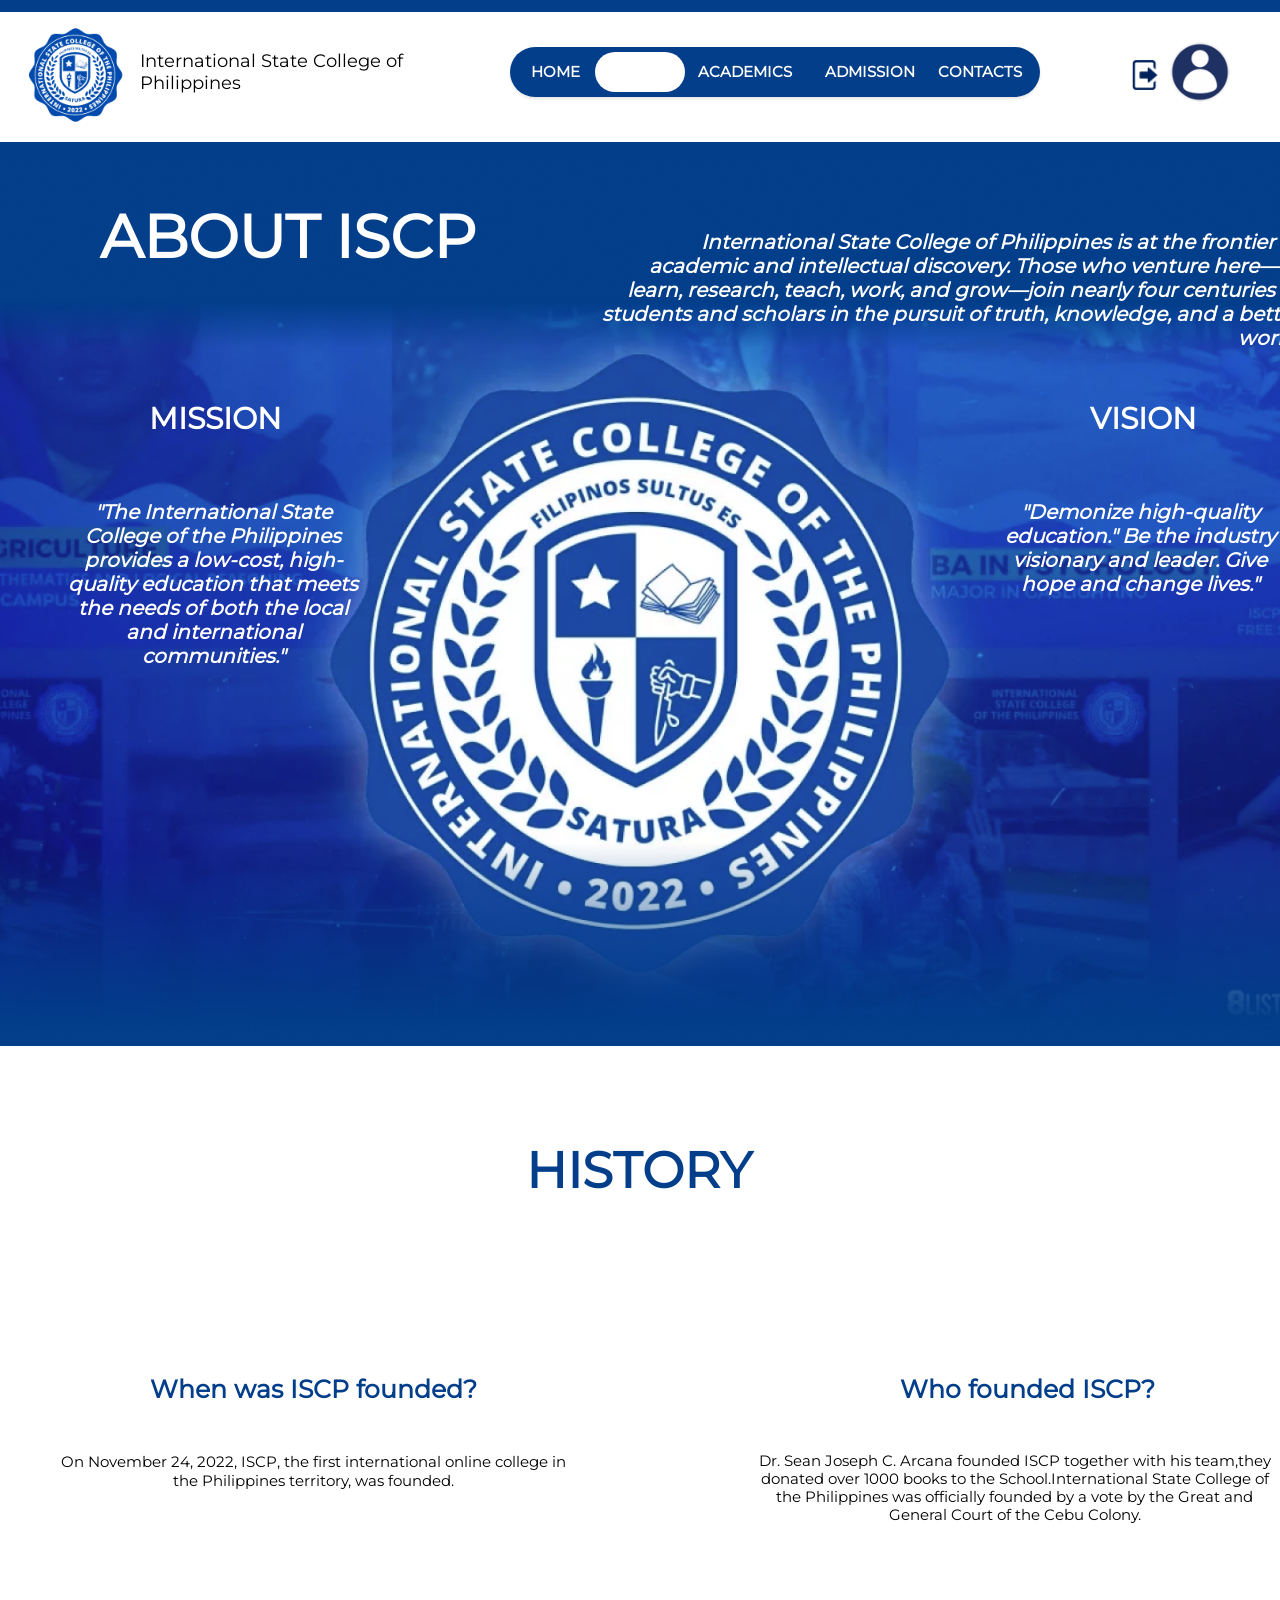
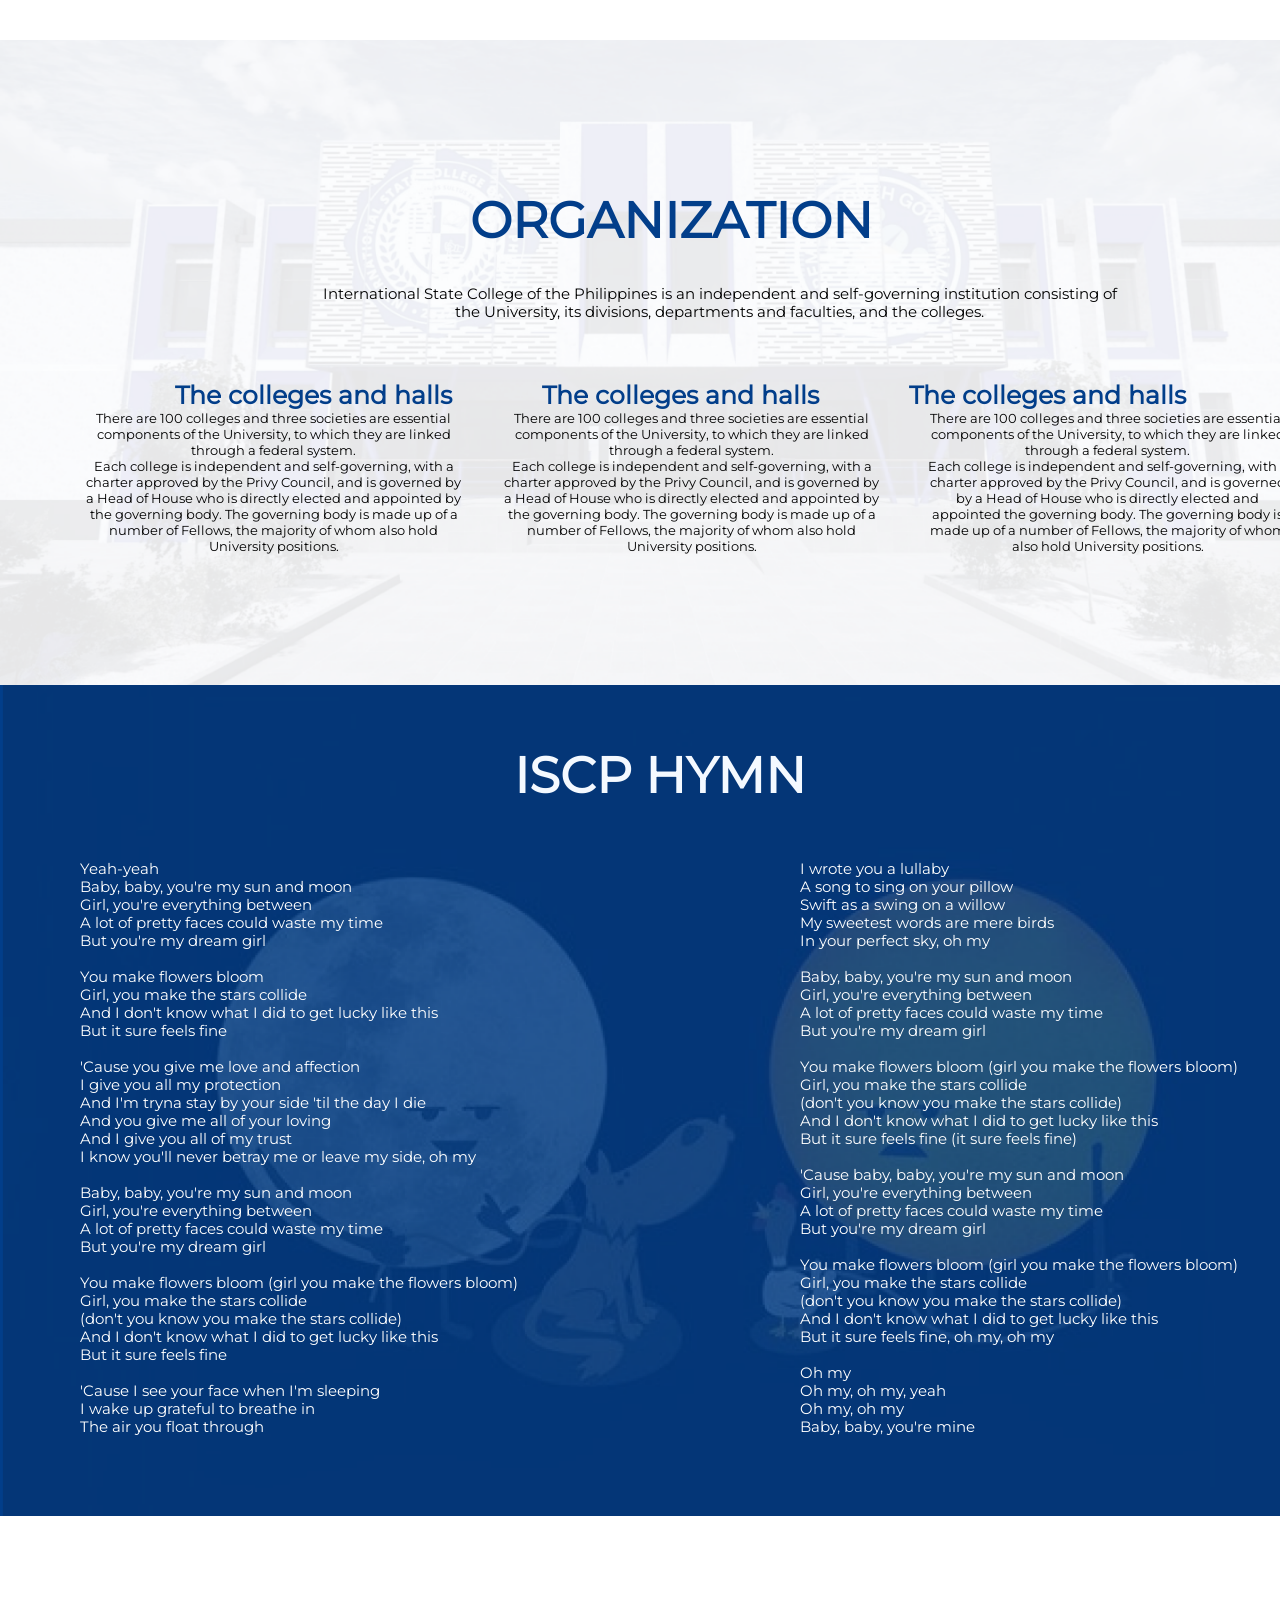
==== GROUP_PROJECT/myAbout.html @ e0a35df1 "Commit 7 : The Homepage & About page Added - About page - Unselectable Text - Animations - Backgroun" ====
<!DOCTYPE html>
<html lang="en">
<head>
    <meta charset="UTF-8">
    <meta http-equiv="X-UA-Compatible" content="IE=edge">
    <meta name="viewport" content="width=device-width, initial-scale=1.0">
    <title>International State College of the Philippines</title>
    <link rel="stylesheet" href="CSS/myAbout.css">
    <link rel="stylesheet" href="CSS/MediaQuery.css">
    <link rel="icon" type="image/x-icon" href="Images/ico/Logo.ico">
</head>
<body>
    <hr class="outline">
    <div class="navigation">
        <section>
        <img src="Images/myHome/Logo.png" alt="" class="logo">
        <p>International State College of <br> Philippines</p>
        <nav>
            <a href="myHome.html" class="homecolor">Home</a>
            <a href="myAbout.html">About</a>
            <a href="">Academics</a>
            <a href="">Admission</a>
            <a href="">Contacts</a>
            <div class="animation start-home"></div>
        </nav>
            <a href="myLogin.html"><img src="Images/myHome/logout-512.png" alt="" class="logout"></a>
            <img src="Images/myHome/User.jpg" alt="" class="userlog">
        </section>
    </div>
        <div class="page">
        <!--OUTLINE-->
        <div class="outline"></div>

         <!--ABOUT-->
         <div class="about">
            <div class="about2">
                <img src="Images/myAbout/AboutISCP.png" alt="">
            </div>
            <h2>ABOUT ISCP</h2>
            <h3>International State College of Philippines is at the frontier of academic and 
                intellectual discovery. Those who venture here—to learn, research, teach, work,
                 and grow—join nearly four centuries of students and scholars in the pursuit of
                 truth, knowledge, and a better world.
            </h3>
            <div class="mission">
                <h4>MISSION</h4>
                <p>"The International State College of the Philippines
                     provides a low-cost, high-quality education that
                      meets the needs of both the local and international
                       communities."</p>
                <h5>VISION</h5>
                <p id="vision">"Demonize high-quality education." Be the industry visionary and leader. 
                    Give hope and change lives."</p>
            </div>
         </div>

         <!--HISTORY-->
         <div class="history">
            <h1>HISTORY</h1>
            <h2>When was ISCP founded?</h2>
            <p>On November 24, 2022, ISCP, the first international online college in the Philippines territory, was founded.</p>
            <h3>Who founded ISCP?</h3>
            <h4>Dr. Sean Joseph C. Arcana founded ISCP together with his team,they donated over 1000 books to the School.International 
                State College of the Philippines was officially founded by a vote by the Great and General Court of the Cebu Colony.</h4>
         </div>

         <!--ORGANIZATION-->
         <div class="orga2">
            <img src="Images/myAbout/Background.png" alt="">
        </div>
         <div class="orga">
            <h1>ORGANIZATION</h1>
            <h2>International State College of the Philippines is an independent and self-governing institution consisting of the University, 
                its divisions, departments and faculties, and the colleges.</h2>
            <div class="orgatitle">
                <h3>The colleges and halls</h3>
                <h4 >The colleges and halls</h4>
                <h5>The colleges and halls</h5>
            </div>
            <div class="orgatextcontain">
                <p class="orgatext">There are 100 colleges and three societies are essential components of the University, to which they are linked through a federal system.
                    <br>
                    Each college is independent and self-governing, with a charter approved by the Privy Council, and is governed by a Head of House who is 
                    directly elected and appointed by the governing body. The governing body is made up of a number of Fellows, the majority of whom also hold University positions.</p>
                <p class="orgatext">There are 100 colleges and three societies are essential components of the University, to which they are linked through a federal system.
                    <br>
                    Each college is independent and self-governing, with a charter approved by the Privy Council, and is governed by a Head of House who is directly elected and appointed 
                    by the governing body. The governing body is made up of a number of Fellows, the majority of whom also hold University positions.</p>

                    <p class="orgatext">There are 100 colleges and three societies are essential components of the University, to which they are linked through a federal system.
                        <br>
                    Each college is independent and self-governing, with a charter approved by the Privy Council, and is governed by a Head of House who is directly elected and appointed
                    the governing body. The governing body is made up of a number of Fellows, the majority of whom also hold University positions.</p>
                </div>
                <!--HYMN-->
                <div class="hymn3">
                    <img src="Images/myAbout/Hymn.png" alt="">
                </div>
                <div class="hymn">
                    <h1>ISCP HYMN</h1>
                    <h2>Yeah-yeah
                        <br>
                        Baby, baby, you're my sun and moon <br>
                        Girl, you're everything between <br>
                        A lot of pretty faces could waste my time <br>
                        But you're my dream girl <br>
                        <br>
                        You make flowers bloom <br>
                        Girl, you make the stars collide <br>
                        And I don't know what I did to get lucky like this <br>
                        But it sure feels fine <br>
                        <br>
                        'Cause you give me love and affection <br>
                        I give you all my protection <br>
                        And I'm tryna stay by your side 'til the day I die <br>
                        And you give me all of your loving <br>
                        And I give you all of my trust <br>
                        I know you'll never betray me or leave my side, oh my <br>
                        <br>
                        Baby, baby, you're my sun and moon <br>
                        Girl, you're everything between <br>
                        A lot of pretty faces could waste my time <br>
                        But you're my dream girl <br>
                         <br>
                        You make flowers bloom (girl you make the flowers bloom) <br>
                        Girl, you make the stars collide 
                        <br>(don't you know you make the stars collide) <br>
                        And I don't know what I did to get lucky like this <br>
                        But it sure feels fine <br>
                        <br>
                        'Cause I see your face when I'm sleeping <br>
                        I wake up grateful to breathe in <br>
                        The air you float through <br>
                        </h2> 
                        <h2 id="hymnh3">  I wrote you a lullaby <br>
                            A song to sing on your pillow <br>
                            Swift as a swing on a willow <br>
                            My sweetest words are mere birds <br>
                            In your perfect sky, oh my <br>
                             <br>
                            Baby, baby, you're my sun and moon <br>
                            Girl, you're everything between <br>
                            A lot of pretty faces could waste my time <br>
                            But you're my dream girl <br>
                            <br>
                            You make flowers bloom (girl you make the flowers bloom) <br>
                            Girl, you make the stars collide 
                            <br>(don't you know you make the stars collide) <br>
                            And I don't know what I did to get lucky like this <br>
                            But it sure feels fine (it sure feels fine) <br>
                            <br>
                            'Cause baby, baby, you're my sun and moon <br>
                            Girl, you're everything between <br>
                            A lot of pretty faces could waste my time <br>
                            But you're my dream girl <br>
                            <br>
                            You make flowers bloom (girl you make the flowers bloom) <br>
                            Girl, you make the stars collide 
                            <br>(don't you know you make the stars collide) <br>
                            And I don't know what I did to get lucky like this <br>
                            But it sure feels fine, oh my, oh my <br>
                            <br>
                            Oh my  <br>
                            Oh my, oh my, yeah <br>
                            Oh my, oh my <br>
                            Baby, baby, you're mine</h2>
                </div> 
         </div>
</body>
</html>
---- GROUP_PROJECT/CSS/myAbout.css ----
@font-face {
    font-family: Montserrat;
    src: url(../Fonts/Montserrat-Regular.ttf);
}

* { 
    box-sizing: border-box;
    padding: 0;
    margin: 0;
    font-family: Montserrat; 
}

html {
    overflow-x: hidden;
}

.outline {
    border-width: 0;
    height: 20px;
    background-color: #023E8A;
}

.navigation {
    margin-top: -8px;
    height: 130px;
    background-color: hsl(0, 0%, 100%);
}

.logo{
    position: absolute;
    top: 25px;
    left: 25px;
    width: 100px;
    height: auto;
}

.navigation p {
    color: black;
    font-size: large;
    font-weight: 300;
    position: absolute;
    top: 50px;
    left: 140px;
}

nav {
    position: absolute;
    margin: 35px auto 0;
    left: 510px;
    width: 530px;
    height: 50px;
    background: #023E8A;
    border-radius: 50px;
    font-size: 0;
    box-shadow: 0 2px 3px 0 rgba(0, 0, 0, .1);
}

/* ANIMATION */

body {
    animation: transitionIn 0.75s;
}


@keyframes transitionIn {
    from {
        opacity: 0;
        transform: translateY(-20px);
    }

    to {
        opacity: 1;
        transform: translateY(0);
    }
}


@keyframes transitionIn2 {
    from {
        opacity: 0.2;
    }

    to {
        opacity: 1;
    }
}

nav a {
    font-size: 15px;
    text-decoration: none;
    text-transform: uppercase;
    color: white;
    line-height: 50px;
    position: relative;
    z-index: 1;
    display: inline-block;
    text-align: center;
    transition: all .5s linear;
}

a:hover {
    color: #023E8A;
}

nav .animation {
    position: absolute;
    margin-top: 5px;
    margin-left: 5px;
    margin-right: -20px;
    height: 80%;
    /* height: 5px; */
    top: 0;
    /* bottom: 0; */
    z-index: 0;
    background: #ffffff;
    border-radius: 55px;
    transition: all .5s ease 0s;
}

nav a:nth-child(1) {
    width: 90px;
    transition: all .5s linear;
}

nav a:nth-child(1):hover~.animation {
    width: 80px;
    left: 0;
}

nav a:nth-child(2) {
    width: 80px;
}

nav .start-home,
a:nth-child(2):hover~.animation {
    width: 90px;
    left: 80px;
}

nav a:nth-child(3) {
    width: 130px;
}

nav a:nth-child(3):hover~.animation {
    width: 135px;
    left: 160px;
}

nav a:nth-child(4) {
    width: 120px;
}

nav a:nth-child(4):hover~.animation {
    width: 120px;
    left: 295px;
}

nav a:nth-child(5) {
    width: 100px;
}

nav a:nth-child(5):hover~.animation {
    width: 110px;
    left: 410px;
}

/* USERLOG */

.userlog {
    position: absolute;
    border-radius: 50px;
    top: 25px;
    right: 0;
    margin-top: 17px;
    margin-right: 50px;
    width: 60px;
    height: auto;
}

.logout {
    filter: invert(9%) sepia(30%) saturate(5280%) hue-rotate(308deg) brightness(62%) contrast(106%);
    position: absolute;
    top: 25px;
    right: 0;
    margin-top: 35px;
    margin-right: 120px;
    width: 30px;
    height: auto;
}

/* CONTENT HERE */

* {
    font-family: 'Montserrat';
    font-weight: 600;
}

html {
    overflow-x: hidden;
}


/*ABOUT*/

.about2 img {
    width: 100%;
}

.about h2 {
    position: absolute;
    width: 425px;
    height: 72px;
    left: 100px;
    top: 200px;
    font-style: normal;
    font-size: 60px;

    color: #FFFFFF;
}

.about h3 {
    position: absolute;
    width: 700px;
    height: 180px;
    left: 600px;
    top: 230px;
    font-style: italic;
    font-size: 20px;
    text-align: right;

    color: #FFFFFF;
}

.about h4 {
    position: absolute;
    width: 136px;
    height: 37px;
    left: 149px;
    top: 400px;
    font-style: normal;
    font-size: 30px;
    color: #FFFFFF;

}

.about h5 {

    position: absolute;
    width: 110px;
    height: 37px;
    left: 1090px;
    top: 400px;
    font-style: normal;
    font-size: 30px;
    color: #FFFFFF;
}

.mission p {
    position: absolute;
    width: 300px;
    height: 248px;
    left: 63px;
    top: 500px;
    font-style: italic;
    font-size: 20px;
    text-align: center;

    color: #FFFFFF;
}

#vision {
    position: absolute;
    width: 300px;
    height: 232px;
    left: 990px;
    top: 500px;
    font-style: italic;
    font-size: 20px;
    text-align: center;
    color: #FFFFFF;
}

/*HISTORY*/
.history {
    display: flex;
    align-items: center;
    justify-content: center;
    background: #FFFFFF;
    width: 100%;
    height: 400x;
}

.history h1 {
    position: absolute;
    width: 229px;
    height: 69.66px;
    top: 1140px;

    font-family: 'Montserrat';
    font-style: normal;
    font-weight: 600;
    font-size: 50px;
    color: #023E8A;
}

.history h2 {
    position: absolute;
    width: 334px;
    height: 34.26px;
    left: 150px;
    top: 1373.91px;
    font-style: normal;
    font-size: 25px;
    color: #023E8A;
}

.history h3 {
    position: absolute;
    width: 260px;
    height: 34.26px;
    left: 900px;
    top: 1373.91px;
    font-style: normal;
    font-size: 25px;
    color: #023E8A;
}

.history p {
    position: absolute;
    width: 526px;
    height: 110.78px;
    left: 50px;
    top: 1451.57px;
    font-weight: 400;
    font-size: 15px;

    text-align: center;

    color: #000000;
}

.history h4 {
    position: absolute;
    width: 529px;
    height: 94.79px;
    left: 750px;
    top: 1451.57px;
    font-weight: 400;
    font-size: 15px;
    line-height: 18px;
    text-align: center;

    color: #000000;
}

/*ORGANIZATION*/
.orga2 img {
    margin-top: 590px;
    width: 100%;
}

.orga {
    display: flex;
    align-items: center;
    justify-content: center;
    position: absolute;
    width: 1350px;
    height: 725px;
    top: 1640px;
}

.orga h1 {
    position: absolute;
    width: 409.85px;
    height: 84.72px;
    top: 150px;

    font-family: 'Montserrat';
    font-style: normal;
    font-weight: 600;
    font-size: 50px;
    line-height: 61px;

    color: #023E8A;
}

.orga h2 {
    position: absolute;
    width: 797px;
    height: 54px;
    left: 321px;
    top: 245px;

    font-family: 'Montserrat';
    font-style: normal;
    font-weight: 400;
    font-size: 15px;
    line-height: 18px;
    text-align: center;

    color: #000000;
}

.orgatitle {

    display: flex;
    position: absolute;
    width: 1500px;
    height: 55px;
    left: 130px;
    top: 330px;
}

.orgatitle h3,
.orgatitle h4,
.orgatitle h5 {
    font-family: 'Montserrat';
    font-style: normal;
    font-weight: 600;
    font-size: 25px;

    color: #023E8A;
    margin: 10px 45px;
    text-align: center;
}

.orgatextcontain {
    display: flex;
    position: absolute;
    width: 1250px;
    height: 52.78px;
    left: 65px;
    top: 300px;
}

.orgatext {
    color: #000000;
    position: relative;
    top: 50px;
    margin: 20px;
    font-family: 'Montserrat';
    font-weight: 300;
    font-size: 13px;
    text-align: center;

}


/*HYMN*/
.hymn3 img {
    margin-top: 1400px;
    width: 100%;
}

.hymn {
    display: flex;
    align-items: center;
    justify-content: center;
    position: absolute;
    width: 100%;
    height: 986px;
    top: 700px;
}

.hymn h1 {
    width: 322px;
    height: 69px;
    top: 5px;

    font-family: 'Montserrat';
    font-style: normal;
    font-weight: 600;
    font-size: 50px;
    line-height: 61px;

    color: #F4F9FF;
}

.hymn h2 {
    left: 80px;
    width: 582px;
    height: 754px;
    top: 120px;
    text-align: left;
    font-size: 15px;
    color: #FFFFFF;
}

#hymnh3 {
    left: 800px;
    width: 582px;
    height: 754px;
    top: 120px;
    text-align: left;
    font-size: 15px;
    color: #FFFFFF;
}

.outline {
    border-width: 0;
    height: 20px;
    background-color: #023E8A;
}
---- GROUP_PROJECT/CSS/MediaQuery.css ----
/* For Desktop View */
@media screen and (min-width: 1024px) {
  body {
    color: #fff;
  }
}
 
/* For Tablet View */
@media screen and (min-device-width: 768px)
and (max-device-width: 1024px) {
  body {
    width: 400px;
    height: 400px;
    color: black;
  }
}
 
/* For Mobile Portrait View */
@media screen and (max-device-width: 480px)
and (orientation: portrait) {
  body {
    width: 200px;
    height: 200px;
    color: #fff;
  }
}
 
/* For Mobile Landscape View */
@media screen and (max-device-width: 640px)
and (orientation: landscape) {
  body {
    width: 400px;
    height: 200px;
    color: black;
  }
}
 
/* For Mobile Phones Portrait or Landscape View */
@media screen and (max-device-width: 640px) {
  body {
    width: 400px;
    height: 200px;
    color: black;
  }
}
 
/* For iPhone 4 Portrait or Landscape View */
@media screen and (min-device-width: 320px)
and (-webkit-min-device-pixel-ratio: 2) {
  body {
    width: 400px;
    height: 400px;
    color: black;
  }
}
 
/* For iPhone 5 Portrait or Landscape View */
@media (device-height: 568px) and (device-width: 320px)
and (-webkit-min-device-pixel-ratio: 2) {
  body {
    width: 400px;
    height: 400px;
    color: black;
  }
}
 
/* For iPhone 6 and 6 plus Portrait or Landscape View */
@media (min-device-height: 667px) and (min-device-width: 375px)
and (-webkit-min-device-pixel-ratio: 3) {
  body {
    width: 400px;
    height: 400px;
    color: black;
  }
}
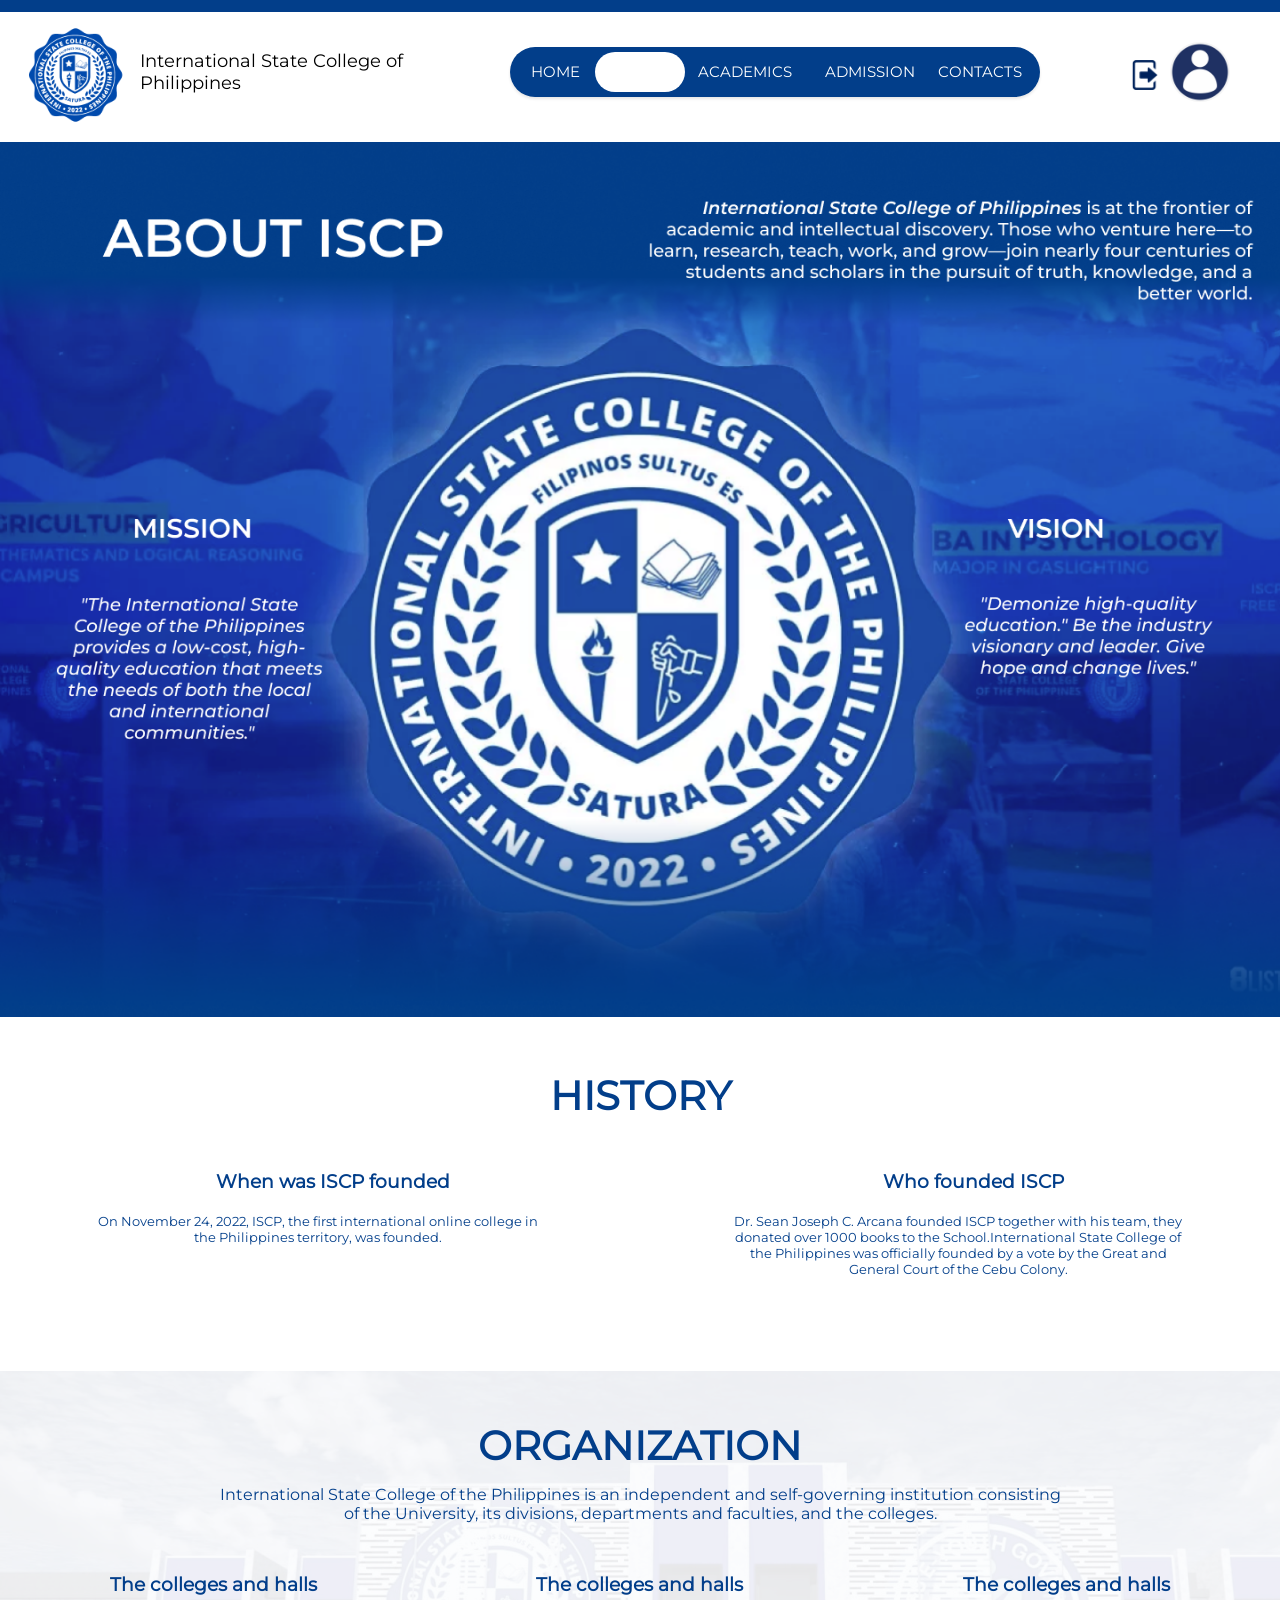
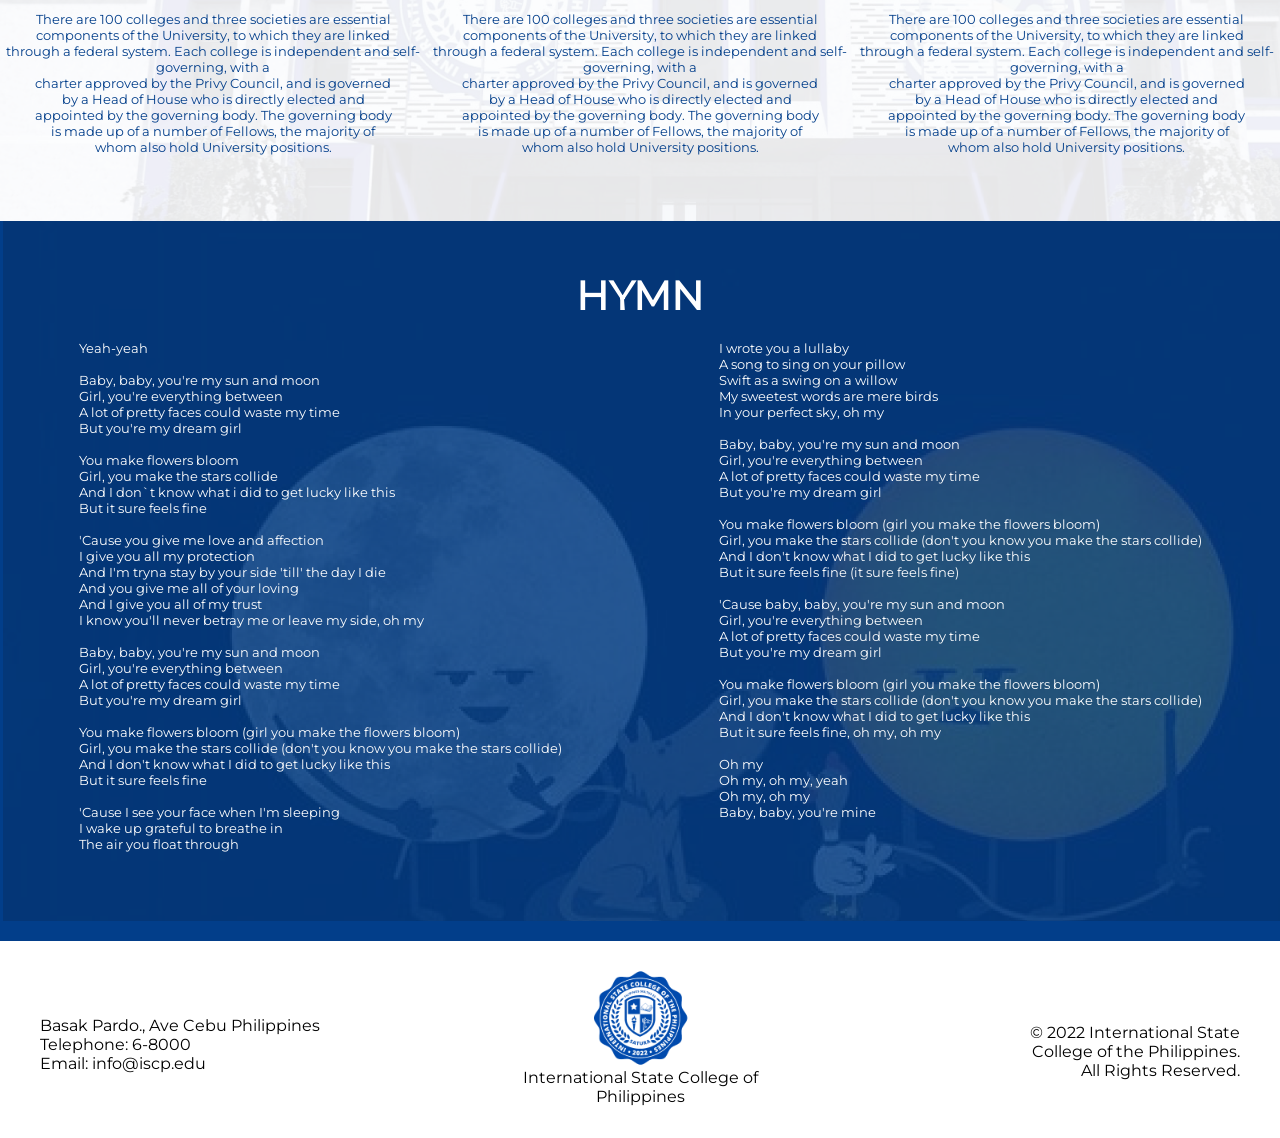
==== commit 23ad1c02: "Commit 8 : About Page Completed" ====
--- a/GROUP_PROJECT/myAbout.html
+++ b/GROUP_PROJECT/myAbout.html
@@ -26,145 +26,148 @@
             <a href="myLogin.html"><img src="Images/myHome/logout-512.png" alt="" class="logout"></a>
             <img src="Images/myHome/User.jpg" alt="" class="userlog">
         </section>
+        </div>
+        <!-- CONTENT HERE -->
+        <section class="banner">
+            <img src="Images/myAbout/About ISCP.png" alt="">
+        </section>
+        <div class="history">
+            <h1>History</h1>
+            <div class="foundation">
+                <h3>When was ISCP founded</h3>
+                <h3 class="h3-1">Who founded ISCP</h3>
+            </div>
+            <div class="foundation2">
+                <p>On November 24, 2022, ISCP, the first international online college in<br> the Philippines territory, was founded.</p>
+                <p class="p1-2">Dr. Sean Joseph C. Arcana founded ISCP together with his team, they<br> donated over 1000 books to the School.International State College of<br> the Philippines was officially founded by a vote by the Great and<br> General Court of the Cebu Colony.</p>
+            </div>
+        </div>
+        <div class="organization">
+            <h1>Organization</h1>
+            <p>International State College of the Philippines is an independent and self-governing institution consisting<br> of the University, its divisions, departments and faculties, and the colleges.</p>
+            <div class="foundation">
+                <h3>The colleges and halls</h3>
+                <h3>The colleges and halls</h3>
+                <h3>The colleges and halls</h3>
+            </div>
+            <div class="foundation2">
+                <p>There are 100 colleges and three societies are essential<br>
+                    components of the University, to which they are linked<br>
+                    through a federal system.
+
+                    Each college is independent and self-governing, with a<br>
+                    charter approved by the Privy Council, and is governed<br>
+                    by a Head of House who is directly elected and<br>
+                    appointed by the governing body. The governing body<br>
+                    is made up of a number of Fellows, the majority of<br>
+                    whom also hold University positions.</p>
+
+                <p>There are 100 colleges and three societies are essential<br>
+                    components of the University, to which they are linked<br>
+                    through a federal system.
+
+                    Each college is independent and self-governing, with a<br>
+                    charter approved by the Privy Council, and is governed<br>
+                    by a Head of House who is directly elected and<br>
+                    appointed by the governing body. The governing body<br>
+                    is made up of a number of Fellows, the majority of<br>
+                    whom also hold University positions.</p>
+                <p>There are 100 colleges and three societies are essential<br>
+                    components of the University, to which they are linked<br>
+                    through a federal system.
+
+                    Each college is independent and self-governing, with a<br>
+                    charter approved by the Privy Council, and is governed<br>
+                    by a Head of House who is directly elected and<br>
+                    appointed by the governing body. The governing body<br>
+                    is made up of a number of Fellows, the majority of<br>
+                    whom also hold University positions.</p>
+            </div>
+        </div>
+        <div class="hymn">
+            <h1>HYMN</h1>
+            <div class="hymn2">
+                <p>Yeah-yeah<br><br>
+                    Baby, baby, you're my sun and moon<br>
+                    Girl, you're everything between<br>
+                    A lot of pretty faces could waste my time<br>
+                    But you're my dream girl<br><br>
+
+                    You make flowers bloom<br>
+                    Girl, you make the stars collide<br>
+                    And I don`t know what i did to get lucky like this<br>
+                    But it sure feels fine<br><br>
+
+                    'Cause you give me love and affection<br>
+                    I give you all my protection<br>
+                    And I'm tryna stay by your side 'till' the day I die<br>
+                    And you give me all of your loving<br>
+                    And I give you all of my trust<br>
+                    I know you'll never betray me or leave my side, oh my<br><br>
+
+                    Baby, baby, you're my sun and moon<br>
+                    Girl, you're everything between<br>
+                    A lot of pretty faces could waste my time<br>
+                    But you're my dream girl<br><br>
+
+                    You make flowers bloom (girl you make the flowers bloom)<br>
+                    Girl, you make the stars collide (don't you know you make the stars collide)<br>
+                    And I don't know what I did to get lucky like this<br>
+                    But it sure feels fine<br><br>
+                
+                    'Cause I see your face when I'm sleeping<br>
+                    I wake up grateful to breathe in<br> 
+                    The air you float through<br></p>
+                
+                <p>I wrote you a lullaby<br>
+                    A song to sing on your pillow<br>
+                    Swift as a swing on a willow<br>
+                    My sweetest words are mere birds<br>
+                    In your perfect sky, oh my<br><br>
+                    
+                    Baby, baby, you're my sun and moon<br>
+                    Girl, you're everything between<br>
+                    A lot of pretty faces could waste my time<br>
+                    But you're my dream girl<br><br>
+                    
+                    You make flowers bloom (girl you make the flowers bloom)<br>
+                    Girl, you make the stars collide (don't you know you make the stars collide)<br>
+                    And I don't know what I did to get lucky like this<br>
+                    But it sure feels fine (it sure feels fine)<br><br>
+                    
+                    'Cause baby, baby, you're my sun and moon<br>
+                    Girl, you're everything between<br>
+                    A lot of pretty faces could waste my time<br>
+                    But you're my dream girl<br><br>
+                    
+                    You make flowers bloom (girl you make the flowers bloom)<br>
+                    Girl, you make the stars collide (don't you know you make the stars collide)<br>
+                    And I don't know what I did to get lucky like this<br>
+                    But it sure feels fine, oh my, oh my<br><br>
+                    
+                    Oh my<br>
+                    Oh my, oh my, yeah<br>
+                    Oh my, oh my<br>
+                    Baby, baby, you're mine<br></p>
+                </div>
+            </div>
+        </div>
     </div>
-        <div class="page">
-        <!--OUTLINE-->
-        <div class="outline"></div>
-
-         <!--ABOUT-->
-         <div class="about">
-            <div class="about2">
-                <img src="Images/myAbout/AboutISCP.png" alt="">
+            <!-- BOTTOM LINE -->
+            <hr class="outline2">
+            <div class="contacts">
+                <img src="Images/myHome/Logo.png" alt="" class="logo2">
+                <p class="contact">International State College of <br> Philippines</p>
+                <div class="information">
+                    <p class="contact2">Basak Pardo., Ave Cebu Philippines<br>
+                        Telephone: 6-8000<br>
+                        Email: info@iscp.edu
+                        </p>
+    
+                    <p class="contact3">&copy; 2022 International State<br> College of the Philippines.<br> All Rights Reserved.</p>
+                </div>
             </div>
-            <h2>ABOUT ISCP</h2>
-            <h3>International State College of Philippines is at the frontier of academic and 
-                intellectual discovery. Those who venture here—to learn, research, teach, work,
-                 and grow—join nearly four centuries of students and scholars in the pursuit of
-                 truth, knowledge, and a better world.
-            </h3>
-            <div class="mission">
-                <h4>MISSION</h4>
-                <p>"The International State College of the Philippines
-                     provides a low-cost, high-quality education that
-                      meets the needs of both the local and international
-                       communities."</p>
-                <h5>VISION</h5>
-                <p id="vision">"Demonize high-quality education." Be the industry visionary and leader. 
-                    Give hope and change lives."</p>
-            </div>
-         </div>
-
-         <!--HISTORY-->
-         <div class="history">
-            <h1>HISTORY</h1>
-            <h2>When was ISCP founded?</h2>
-            <p>On November 24, 2022, ISCP, the first international online college in the Philippines territory, was founded.</p>
-            <h3>Who founded ISCP?</h3>
-            <h4>Dr. Sean Joseph C. Arcana founded ISCP together with his team,they donated over 1000 books to the School.International 
-                State College of the Philippines was officially founded by a vote by the Great and General Court of the Cebu Colony.</h4>
-         </div>
-
-         <!--ORGANIZATION-->
-         <div class="orga2">
-            <img src="Images/myAbout/Background.png" alt="">
         </div>
-         <div class="orga">
-            <h1>ORGANIZATION</h1>
-            <h2>International State College of the Philippines is an independent and self-governing institution consisting of the University, 
-                its divisions, departments and faculties, and the colleges.</h2>
-            <div class="orgatitle">
-                <h3>The colleges and halls</h3>
-                <h4 >The colleges and halls</h4>
-                <h5>The colleges and halls</h5>
-            </div>
-            <div class="orgatextcontain">
-                <p class="orgatext">There are 100 colleges and three societies are essential components of the University, to which they are linked through a federal system.
-                    <br>
-                    Each college is independent and self-governing, with a charter approved by the Privy Council, and is governed by a Head of House who is 
-                    directly elected and appointed by the governing body. The governing body is made up of a number of Fellows, the majority of whom also hold University positions.</p>
-                <p class="orgatext">There are 100 colleges and three societies are essential components of the University, to which they are linked through a federal system.
-                    <br>
-                    Each college is independent and self-governing, with a charter approved by the Privy Council, and is governed by a Head of House who is directly elected and appointed 
-                    by the governing body. The governing body is made up of a number of Fellows, the majority of whom also hold University positions.</p>
-
-                    <p class="orgatext">There are 100 colleges and three societies are essential components of the University, to which they are linked through a federal system.
-                        <br>
-                    Each college is independent and self-governing, with a charter approved by the Privy Council, and is governed by a Head of House who is directly elected and appointed
-                    the governing body. The governing body is made up of a number of Fellows, the majority of whom also hold University positions.</p>
-                </div>
-                <!--HYMN-->
-                <div class="hymn3">
-                    <img src="Images/myAbout/Hymn.png" alt="">
-                </div>
-                <div class="hymn">
-                    <h1>ISCP HYMN</h1>
-                    <h2>Yeah-yeah
-                        <br>
-                        Baby, baby, you're my sun and moon <br>
-                        Girl, you're everything between <br>
-                        A lot of pretty faces could waste my time <br>
-                        But you're my dream girl <br>
-                        <br>
-                        You make flowers bloom <br>
-                        Girl, you make the stars collide <br>
-                        And I don't know what I did to get lucky like this <br>
-                        But it sure feels fine <br>
-                        <br>
-                        'Cause you give me love and affection <br>
-                        I give you all my protection <br>
-                        And I'm tryna stay by your side 'til the day I die <br>
-                        And you give me all of your loving <br>
-                        And I give you all of my trust <br>
-                        I know you'll never betray me or leave my side, oh my <br>
-                        <br>
-                        Baby, baby, you're my sun and moon <br>
-                        Girl, you're everything between <br>
-                        A lot of pretty faces could waste my time <br>
-                        But you're my dream girl <br>
-                         <br>
-                        You make flowers bloom (girl you make the flowers bloom) <br>
-                        Girl, you make the stars collide 
-                        <br>(don't you know you make the stars collide) <br>
-                        And I don't know what I did to get lucky like this <br>
-                        But it sure feels fine <br>
-                        <br>
-                        'Cause I see your face when I'm sleeping <br>
-                        I wake up grateful to breathe in <br>
-                        The air you float through <br>
-                        </h2> 
-                        <h2 id="hymnh3">  I wrote you a lullaby <br>
-                            A song to sing on your pillow <br>
-                            Swift as a swing on a willow <br>
-                            My sweetest words are mere birds <br>
-                            In your perfect sky, oh my <br>
-                             <br>
-                            Baby, baby, you're my sun and moon <br>
-                            Girl, you're everything between <br>
-                            A lot of pretty faces could waste my time <br>
-                            But you're my dream girl <br>
-                            <br>
-                            You make flowers bloom (girl you make the flowers bloom) <br>
-                            Girl, you make the stars collide 
-                            <br>(don't you know you make the stars collide) <br>
-                            And I don't know what I did to get lucky like this <br>
-                            But it sure feels fine (it sure feels fine) <br>
-                            <br>
-                            'Cause baby, baby, you're my sun and moon <br>
-                            Girl, you're everything between <br>
-                            A lot of pretty faces could waste my time <br>
-                            But you're my dream girl <br>
-                            <br>
-                            You make flowers bloom (girl you make the flowers bloom) <br>
-                            Girl, you make the stars collide 
-                            <br>(don't you know you make the stars collide) <br>
-                            And I don't know what I did to get lucky like this <br>
-                            But it sure feels fine, oh my, oh my <br>
-                            <br>
-                            Oh my  <br>
-                            Oh my, oh my, yeah <br>
-                            Oh my, oh my <br>
-                            Baby, baby, you're mine</h2>
-                </div> 
-         </div>
+        
 </body>
 </html>
--- a/GROUP_PROJECT/CSS/myAbout.css
+++ b/GROUP_PROJECT/CSS/myAbout.css
@@ -190,315 +190,217 @@
 
 /* CONTENT HERE */
 
-* {
-    font-family: 'Montserrat';
-    font-weight: 600;
-}
-
-html {
-    overflow-x: hidden;
-}
-
-
-/*ABOUT*/
-
-.about2 img {
+.banner img {
+    -webkit-user-drag: none;
+    user-select: none;
+    -moz-user-select: none;
+    -webkit-user-select: none;
+    -ms-user-select: none;
+
     width: 100%;
 }
 
-.about h2 {
-    position: absolute;
-    width: 425px;
-    height: 72px;
-    left: 100px;
-    top: 200px;
-    font-style: normal;
-    font-size: 60px;
-
-    color: #FFFFFF;
-}
-
-.about h3 {
-    position: absolute;
-    width: 700px;
-    height: 180px;
-    left: 600px;
-    top: 230px;
-    font-style: italic;
-    font-size: 20px;
-    text-align: right;
-
-    color: #FFFFFF;
-}
-
-.about h4 {
-    position: absolute;
-    width: 136px;
-    height: 37px;
-    left: 149px;
-    top: 400px;
-    font-style: normal;
-    font-size: 30px;
-    color: #FFFFFF;
-
-}
-
-.about h5 {
-
-    position: absolute;
-    width: 110px;
-    height: 37px;
-    left: 1090px;
-    top: 400px;
-    font-style: normal;
-    font-size: 30px;
-    color: #FFFFFF;
-}
-
-.mission p {
-    position: absolute;
-    width: 300px;
-    height: 248px;
-    left: 63px;
-    top: 500px;
-    font-style: italic;
-    font-size: 20px;
-    text-align: center;
-
-    color: #FFFFFF;
-}
-
-#vision {
-    position: absolute;
-    width: 300px;
-    height: 232px;
-    left: 990px;
-    top: 500px;
-    font-style: italic;
-    font-size: 20px;
-    text-align: center;
-    color: #FFFFFF;
-}
-
-/*HISTORY*/
 .history {
-    display: flex;
-    align-items: center;
-    justify-content: center;
-    background: #FFFFFF;
-    width: 100%;
-    height: 400x;
+    -webkit-user-select: none;
+    -moz-user-select: none;
+    -ms-user-select: none;
+    -o-user-select: none;
+    user-select: none;
+
+    margin-top: 50px;
+    height: 250px;
+    background-color: hsl(0, 0%, 100%);
 }
 
 .history h1 {
-    position: absolute;
-    width: 229px;
-    height: 69.66px;
-    top: 1140px;
-
-    font-family: 'Montserrat';
-    font-style: normal;
-    font-weight: 600;
-    font-size: 50px;
-    color: #023E8A;
-}
-
-.history h2 {
-    position: absolute;
-    width: 334px;
-    height: 34.26px;
-    left: 150px;
-    top: 1373.91px;
-    font-style: normal;
-    font-size: 25px;
-    color: #023E8A;
-}
-
-.history h3 {
-    position: absolute;
-    width: 260px;
-    height: 34.26px;
-    left: 900px;
-    top: 1373.91px;
-    font-style: normal;
-    font-size: 25px;
-    color: #023E8A;
-}
-
-.history p {
-    position: absolute;
-    width: 526px;
-    height: 110.78px;
-    left: 50px;
-    top: 1451.57px;
-    font-weight: 400;
-    font-size: 15px;
-
-    text-align: center;
-
-    color: #000000;
-}
-
-.history h4 {
-    position: absolute;
-    width: 529px;
-    height: 94.79px;
-    left: 750px;
-    top: 1451.57px;
-    font-weight: 400;
-    font-size: 15px;
-    line-height: 18px;
-    text-align: center;
-
-    color: #000000;
-}
-
-/*ORGANIZATION*/
-.orga2 img {
-    margin-top: 590px;
-    width: 100%;
-}
-
-.orga {
-    display: flex;
-    align-items: center;
-    justify-content: center;
-    position: absolute;
-    width: 1350px;
-    height: 725px;
-    top: 1640px;
-}
-
-.orga h1 {
-    position: absolute;
-    width: 409.85px;
-    height: 84.72px;
-    top: 150px;
-
-    font-family: 'Montserrat';
-    font-style: normal;
-    font-weight: 600;
-    font-size: 50px;
-    line-height: 61px;
-
-    color: #023E8A;
-}
-
-.orga h2 {
-    position: absolute;
-    width: 797px;
-    height: 54px;
-    left: 321px;
-    top: 245px;
-
-    font-family: 'Montserrat';
-    font-style: normal;
-    font-weight: 400;
-    font-size: 15px;
-    line-height: 18px;
-    text-align: center;
-
-    color: #000000;
-}
-
-.orgatitle {
-
-    display: flex;
-    position: absolute;
-    width: 1500px;
-    height: 55px;
-    left: 130px;
-    top: 330px;
-}
-
-.orgatitle h3,
-.orgatitle h4,
-.orgatitle h5 {
-    font-family: 'Montserrat';
-    font-style: normal;
-    font-weight: 600;
-    font-size: 25px;
-
-    color: #023E8A;
-    margin: 10px 45px;
-    text-align: center;
-}
-
-.orgatextcontain {
-    display: flex;
-    position: absolute;
-    width: 1250px;
-    height: 52.78px;
-    left: 65px;
-    top: 300px;
-}
-
-.orgatext {
-    color: #000000;
-    position: relative;
-    top: 50px;
-    margin: 20px;
-    font-family: 'Montserrat';
-    font-weight: 300;
-    font-size: 13px;
-    text-align: center;
-
-}
-
-
-/*HYMN*/
-.hymn3 img {
-    margin-top: 1400px;
-    width: 100%;
+    margin-top: 15px;
+    font-size: 40px;
+    text-transform: uppercase;
+    color: #023E8A;
+    text-align: center;
+}
+
+.foundation {
+    -webkit-user-select: none;
+    -moz-user-select: none;
+    -ms-user-select: none;
+    -o-user-select: none;
+    user-select: none;
+
+    display: flex;
+    text-align: center;
+    justify-content: space-around;
+}
+
+.foundation h3 {
+    -webkit-user-select: none;
+    -moz-user-select: none;
+    -ms-user-select: none;
+    -o-user-select: none;
+    user-select: none;
+
+    margin-top: 50px;
+    color: #023E8A;
+}
+
+.foundation2 {
+    display: flex;
+    text-align: center;
+    justify-content: space-around;
+}
+
+.foundation2 p {
+    -webkit-user-select: none;
+    -moz-user-select: none;
+    -ms-user-select: none;
+    -o-user-select: none;
+    user-select: none;
+
+    margin-top: 20px;
+    font-size: small;
+    color: #023E8A;
+}
+
+.organization {
+    -webkit-user-select: none;
+    -moz-user-select: none;
+    -ms-user-select: none;
+    -o-user-select: none;
+    user-select: none;
+
+    background-image: url("../Images/myAbout/Background.png");
+    margin-top: 50px;
+    height: 450px;
+}
+
+.organization h1 {
+    padding-top: 50px;
+    font-size: 40px;
+    text-transform: uppercase;
+    color: #023E8A;
+    text-align: center;
+}
+
+.organization p {
+    margin-top: 15px;
+    color: #023E8A;
+    text-align: center;
 }
 
 .hymn {
-    display: flex;
-    align-items: center;
-    justify-content: center;
-    position: absolute;
-    width: 100%;
-    height: 986px;
-    top: 700px;
+    -webkit-user-select: none;
+    -moz-user-select: none;
+    -ms-user-select: none;
+    -o-user-select: none;
+    user-select: none;
+
+    background-image: url("../Images/myAbout/Hymn.png");
+    height: 700px;
 }
 
 .hymn h1 {
-    width: 322px;
-    height: 69px;
-    top: 5px;
-
-    font-family: 'Montserrat';
-    font-style: normal;
-    font-weight: 600;
-    font-size: 50px;
-    line-height: 61px;
-
-    color: #F4F9FF;
-}
-
-.hymn h2 {
-    left: 80px;
-    width: 582px;
-    height: 754px;
-    top: 120px;
+    padding-top: 50px;
+    font-size: 40px;
+    text-transform: uppercase;
+    color: #ffffff;
+    text-align: center;
+}
+
+.hymn2 {
+    display: flex;
     text-align: left;
-    font-size: 15px;
-    color: #FFFFFF;
-}
-
-#hymnh3 {
-    left: 800px;
-    width: 582px;
-    height: 754px;
-    top: 120px;
-    text-align: left;
-    font-size: 15px;
-    color: #FFFFFF;
-}
-
+    justify-content: space-around;
+}
+
+.hymn2 p {
+    -webkit-user-select: none;
+    -moz-user-select: none;
+    -ms-user-select: none;
+    -o-user-select: none;
+    user-select: none;
+
+    margin-top: 20px;
+    font-size: small;
+    color: #ffffff;
+}
+
+
+/* CONTENT ENDS HERE */
+
+/* CONTACTS / BOTTOMLINE */
 .outline {
     border-width: 0;
     height: 20px;
     background-color: #023E8A;
 }
 
+.outline2 {
+    border-width: 0;
+    height: 20px;
+    background-color: #023E8A;
+}
+
+.contacts {
+    margin-top: -8px;
+    height: 170px;
+    background-color: hsl(0, 0%, 100%);
+}
+
+.contact {
+    -webkit-user-select: none;
+    -moz-user-select: none;
+    -ms-user-select: none;
+    -o-user-select: none;
+    user-select: none;
+
+    display: flex;
+    text-align: center;
+    justify-content: center;
+    color: black;
+}
+
+.contact2 {
+    -webkit-user-select: none;
+    -moz-user-select: none;
+    -ms-user-select: none;
+    -o-user-select: none;
+    user-select: none;
+
+    margin-left: 40px;
+    margin-top: -90px;
+    display: flex;
+    text-align: left;
+    justify-content: left;
+    color: black;
+}
+
+.contact3 {
+    -webkit-user-select: none;
+    -moz-user-select: none;
+    -ms-user-select: none;
+    -o-user-select: none;
+    user-select: none;
+
+    margin-right: 40px;
+    margin-top: -50px;
+    display: flex;
+    text-align: right;
+    justify-content: right;
+    color: black;
+}
+
+.logo2 {
+    -webkit-user-drag: none;
+    user-select: none;
+    -moz-user-select: none;
+    -webkit-user-select: none;
+    -ms-user-select: none;
+
+    display: block;
+    margin-top: 35px;
+    margin-left: auto;
+    margin-right: auto;
+    width: 100px;
+    height: auto;
+}
+
